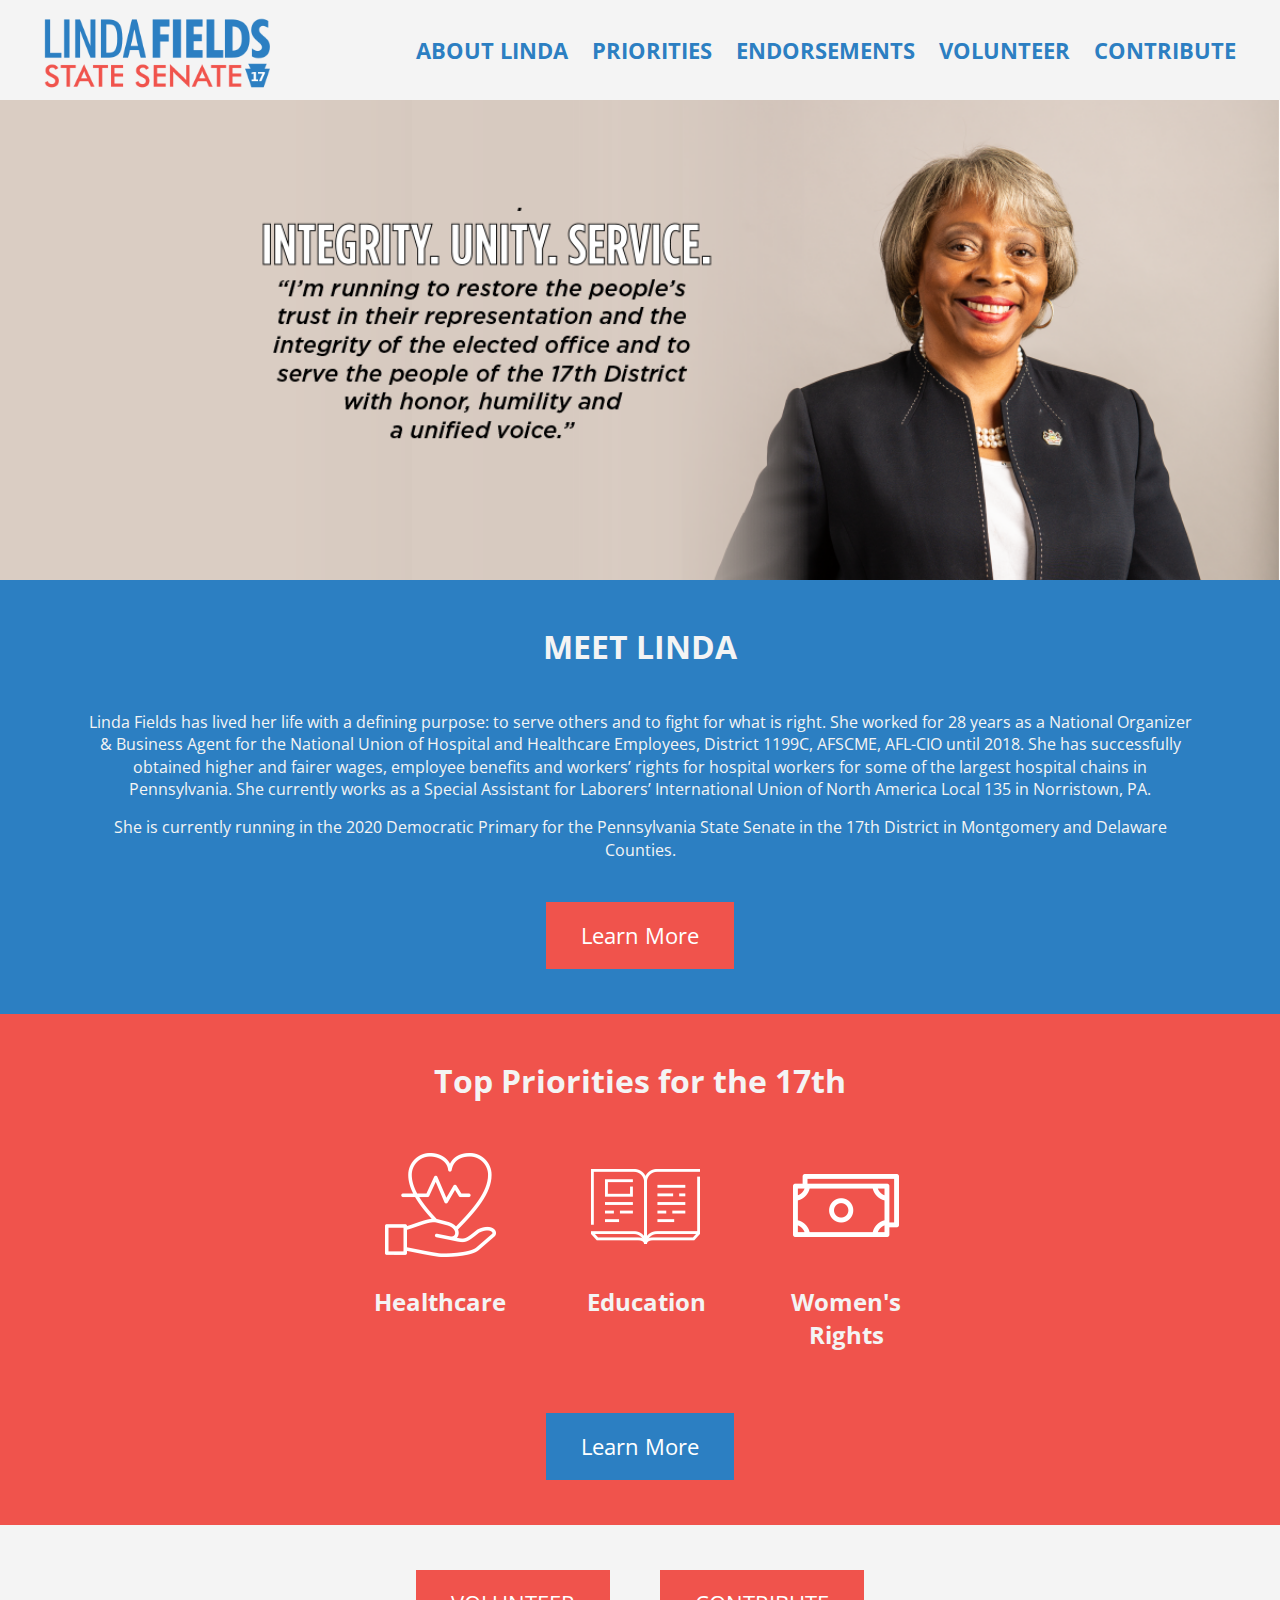
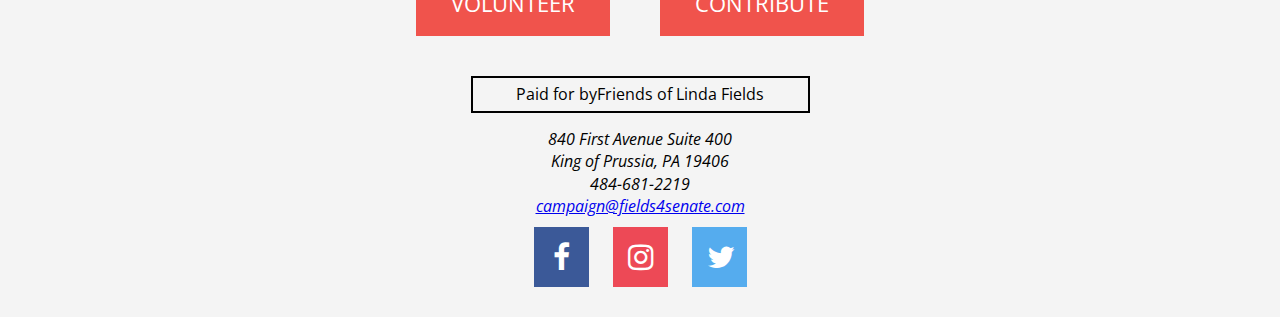
==== index.html @ bccfc068 "Add files via upload" ====
<!doctype html>
<html class="no-js" lang="">

<head>
  <meta charset="utf-8">
  <meta http-equiv="x-ua-compatible" content="ie=edge">
  <title>Linda Fields for PA Senate</title>
  <meta name="description" content="Linda Fields is running to restore the people’s trust in their representation and the integrity of the elected office and to serve the people of Pennsylvania's 17th State Senatorial District with honor, humility and a unified voice.">
  <meta name="viewport" content="width=device-width, initial-scale=1">

  <link rel="apple-touch-icon" sizes="180x180" href="/apple-touch-icon.png">
  <link rel="icon" type="image/png" sizes="32x32" href="/favicon-32x32.png">
  <link rel="icon" type="image/png" sizes="16x16" href="/favicon-16x16.png">

  <!-- Place favicon.ico in the root directory -->

  <link rel="stylesheet" href="css/normalize.css">
  <link rel="stylesheet" href="css/main.css">
  <link rel="stylesheet" href="https://cdnjs.cloudflare.com/ajax/libs/font-awesome/4.7.0/css/font-awesome.min.css">
  <link href="https://fonts.googleapis.com/css?family=Open+Sans&display=swap" rel="stylesheet">
  <script src="js/vendor/modernizr-2.8.3.min.js"></script>

</head>

<body>
  <!--[if lt IE 8]>
            <p class="browserupgrade">You are using an <strong>outdated</strong> browser. Please <a href="http://browsehappy.com/">upgrade your browser</a> to improve your experience.</p>
        <![endif]-->

  <!-- Site content starts here -->
  <header>
    <!-- Navbar -->
    <nav class="navbar" id="myNavbar">
      <img src="/img/LindaFields_Logo_Small.png" alt="Small Fields for Senate logo" />

      <a href="https://secure.actblue.com/donate/fields2020?refcode=website&amount=25&recurring=1">CONTRIBUTE</a>
      <a href="https://docs.google.com/forms/d/e/1FAIpQLSe3X5QOPRmqsu3POpM4IFxi8mHtMjrvzjMDTbc3qEkz_Xe8Bg/viewform?usp=sf_link">VOLUNTEER</a>
      <a href="/endorsements.html">ENDORSEMENTS</a>
      <a href="/priorities.html">PRIORITIES</a>
      <a href="/about.html">ABOUT LINDA</a>
      <a href="javascript:void(0);" class="icon" onclick="myFunction()">
      <i class="fa fa-bars"> </i> </a>
    </nav>

    <img class="bannerpic" src="/img/FieldsForSenate_1200_v3.png" alt="Fields for senate banner. Integrity. Unity. Service.">

  </header>

  <main>

    <section class="intromeet" itemscope itemtype="http://schema.org/Person">
      <h1>MEET LINDA</h1>
      <p><span itemprop="name">Linda Fields</span> has lived her life with a defining purpose: to serve others and to fight for what is right. She worked for 28 years as a National Organizer &amp; Business Agent for the National Union of Hospital and Healthcare
        Employees, District 1199C, AFSCME, AFL-CIO until 2018. She has successfully obtained higher and fairer wages, employee benefits and workers’ rights for hospital workers for some of the largest hospital chains in Pennsylvania. She currently works
        as a Special Assistant for Laborers’ International Union of North America Local 135 in Norristown, PA.</p>
      <p>She is currently running in the 2020 Democratic Primary for the Pennsylvania State Senate in the 17th District in Montgomery and Delaware Counties.
      </p>
      <a href="/about.html">
      <button class="button">Learn More</button>
    </a>
    </section>
    <section class="intropri">
      <h1>Top Priorities for the 17th</h1>

      <div class="flex-container">
        <figure>
          <img src="/img/Fields_120_Healthcare.png" alt="Healthcare Icon">
          <figcaption>
            <h2>Healthcare</h2>
          </figcaption>
        </figure>
        <figure>
          <img src="/img/Fields_120_edu.png" alt="Education Icon">
          <figcaption>
            <h2>Education</h2>
          </figcaption>
        </figure>
        <figure>
          <img src="img/Fields_120_women.png" alt="Women's Rights Icon">
          <figcaption>
            <h2>Women's<br>Rights</h2>
          </figcaption>
        </figure>
      </div>
      <a href="/priorities.html">
      <button class="button2">Learn More</button>
    </a>

    </section>

  </main>

  <footer>
    <div class="flex-container">
      <section id="volunteer">
        <a href="https://docs.google.com/forms/d/e/1FAIpQLSe3X5QOPRmqsu3POpM4IFxi8mHtMjrvzjMDTbc3qEkz_Xe8Bg/viewform?usp=sf_link">
      <button class="button">VOLUNTEER</button>
        </a>
      </section>

      <section id="contribute">
        <a href="https://secure.actblue.com/donate/fields2020?refcode=website&amount=25&recurring=1">

      <button class="button">CONTRIBUTE</button>
      </a>
      </section>
    </div>

    <div itemscope itemtype="http://schema.org/Organization">
      <p class="pfb">Paid for by<span itemprop="name">Friends of Linda Fields</span></p>
      <address itemprop="address" itemscope itemtype="http://schema.org/PostalAddress"><span itemprop="streetAddress">
      840 First Avenue Suite 400<br></span>
      <span itemprop="addressLocality">King of Prussia</span>, <span itemprop="addressRegion">PA</span> <span itemprop="postalCode">19406</span><br>
      <span itemprop="telephone">484-681-2219</span><br>
      <a href="mailto:campaign@fields4senate.com" target="_top">
        <span itemprop="email">campaign@fields4senate.com</span></a></address>
      <a href="http://www.facebook.com/fields4senate" class="fa fa-facebook" target="_blank"></a>
      <a href="http://www.instagram.com/fields4senate" class="fa fa-instagram" target="_blank"></a>
      <a href="http://www.twitter.com/fields4senate" class="fa fa-twitter" target="_blank"></a>
    </div>
  </footer>

  <script src="https://code.jquery.com/jquery-1.12.0.min.js"></script>
  <script>
    window.jQuery || document.write('<script src="js/vendor/jquery-1.12.0.min.js"><\/script>')
  </script>
  <script src="js/plugins.js"></script>
  <script src="js/main.js"></script>

  <!-- JS for navbar collapse -->
  <script>
    function myFunction() {
      var x = document.getElementById("myNavbar");
      if (x.className === "navbar") {
        x.className += " responsive";
      } else {
        x.className = "navbar";
      }
    }
  </script>

  <!-- Google Analytics: change UA-XXXXX-X to be your site's ID. -->
  <script>
    (function(b, o, i, l, e, r) {
      b.GoogleAnalyticsObject = l;
      b[l] || (b[l] =
        function() {
          (b[l].q = b[l].q || []).push(arguments)
        });
      b[l].l = +new Date;
      e = o.createElement(i);
      r = o.getElementsByTagName(i)[0];
      e.src = 'https://www.google-analytics.com/analytics.js';
      r.parentNode.insertBefore(e, r)
    }(window, document, 'script', 'ga'));
    ga('create', 'UA-144253453-1', 'auto');
    ga('send', 'pageview');
  </script>
</body>

</html>
---- css/main.css ----
/*! HTML5 Boilerplate v5.3.0 | MIT License | https://html5boilerplate.com/ */

/*
 * What follows is the result of much research on cross-browser styling.
 * Credit left inline and big thanks to Nicolas Gallagher, Jonathan Neal,
 * Kroc Camen, and the H5BP dev community and team.
 */

/* ==========================================================================
   Base styles: opinionated defaults
   ========================================================================== */

html {
  color: #222;
  font-size: 1em;
  line-height: 1.4;
}

/*
 * Remove text-shadow in selection highlight:
 * https://twitter.com/miketaylr/status/12228805301
 *
 * These selection rule sets have to be separate.
 * Customize the background color to match your design.
 */

::-moz-selection {
  background: #b3d4fc;
  text-shadow: none;
}

::selection {
  background: #b3d4fc;
  text-shadow: none;
}

/*
 * A better looking default horizontal rule
 */

hr {
  display: block;
  height: 1px;
  border: 0;
  border-top: 1px solid #ccc;
  margin: 1em 0;
  padding: 0;
}

/*
 * Remove the gap between audio, canvas, iframes,
 * images, videos and the bottom of their containers:
 * https://github.com/h5bp/html5-boilerplate/issues/440
 */

audio,
canvas,
iframe,
img,
svg,
video {
  vertical-align: middle;
}

/*
 * Remove default fieldset styles.
 */

fieldset {
  border: 0;
  margin: 0;
  padding: 0;
}

/*
 * Allow only vertical resizing of textareas.
 */

textarea {
  resize: vertical;
}

/* ==========================================================================
   Browser Upgrade Prompt
   ========================================================================== */

.browserupgrade {
  margin: 0.2em 0;
  background: #ccc;
  color: #000;
  padding: 0.2em 0;
}

/* ==========================================================================
   Author's custom styles
@logoblue: #2c7fc2;
@logored: #f0534c;   #f4f4f4  #f0534c
========================================================================== */

body {
  background-color: #f4f4f4;
  box-sizing: border-box;
  padding: 0;
  margin: 0;
  font-family: "Open Sans", sans-serif;
}

.maincontent {
  width: 90%;
  margin-left: auto;
  margin-right: auto;
}

.intromeet {
  background-color: #2c7fc2;
  color: #f4f4f4;
  margin: 0;
  text-align: center;
  padding: 20px;
}
.intromeet h1 {
  background-color: #2c7fc2;
  margin: 0;
  padding-top: 25px;
  padding-bottom: 25px;
}

.intromeet p {
  width: 90%;
  margin-left: auto;
  margin-right: auto;
}

.intropri {
  background-color: #f0534c;
  color: #f4f4f4;
  margin: 0;
  text-align: center;
  padding: 20px;
}
.intropri h1 {
  background-color: #f0534c;
  margin: 0;
  padding-top: 25px;
  padding-bottom: 25px;
}

/* NAVBAR STYLE */
.navbar {
  list-style-type: none;
  line-height: 100px;
  height: 100px;
  width: 95%;
  margin-left: auto;
  margin-right: auto;
  overflow: hidden;
  background-color: #f4f4f4;
}
.navbar img {
  background-color: #f4f4f4;
  display: inline;
  height: 100%;
}
.navbar a {
  font-size: 22px;
  font-weight: bold;
  display: block;
  color: #2c7fc2;
  float: right;
  text-align: center;
  padding: 0px 12px;
  text-decoration: none;
}

.navbar a:hover:not(.active) {
  background-color: #f0534c;
}

.navbar .right {
  float: right;
}

/* Navbar Collapse  */
.navbar .icon {
  display: none;
}

@media screen and (max-width: 1200px) {
  .navbar a:not(:first-child) {
    display: none;
  }
  .navbar a.icon {
    float: right;
    display: block;
    line-height: 100px;
  }
}
@media screen and (max-width: 1200px) {
  .navbar.responsive {
    position: relative;
    height: auto;
  }
  .navbar.responsive .icon {
    position: absolute;
    right: 0;
    top: 0;
  }
  .navbar.responsive a {
    float: none;
    display: block;
    text-align: center;
  }
}
/* end of NAVBAR style */

.bannerpic {
  display: block;
  margin-left: auto;
  margin-right: auto;
  margin-bottom: 0px;
  width: 100%;
  height: auto;
}

.centerimg {
  max-width: 80%;
  height: auto;
  display: block;
  margin-left: auto;
  margin-right: auto;
}

.imgright {
  float: right;
  clear: left;
  width: 25%;
  height: auto;
  margin: 15px;
}

.flex-container {
  display: flex;
  flex-flow: row wrap;
  justify-content: center;
}
figcaption {
  text-align: center;
}

.button {
  background-color: #f0534c;
  border: 3px solid #f0534c;
  color: white;
  padding: 15px 32px;
  text-align: center;
  text-decoration: none;
  display: inline-block;
  font-size: 22px;
  margin: 25px 25px;
  cursor: pointer;
}
.button2 {
  background-color: #2c7fc2;
  border: 3px solid #2c7fc2;
  color: white;
  padding: 15px 32px;
  text-align: center;
  text-decoration: none;
  display: inline-block;
  font-size: 22px;
  margin: 25px 25px;
  cursor: pointer;
}
.button:hover,
.button2:hover {
  opacity: 0.7;
  /*box-shadow: 0 12px 16px 0 rgba(0, 0, 0, 0.24),
    0 17px 50px 0 rgba(0, 0, 0, 0.19);*/
}

.pfb {
  max-width: 325px;
  margin: 15px auto;
  padding: 5px;
  border: 2px solid black; /*#2c7fc2*/
}

footer {
  background-color: #f4f4f4;
  color: black;
  margin: 0 20px 20px 20px;
  padding-top: 20px;
  text-align: center;
}

/* Style social font awesome icons */
footer .fa {
  padding: 15px;
  margin: 10px;
  font-size: 30px;
  width: 25px;
  text-align: center;
  text-decoration: none;
}

/* Add a hover effect if you want */
.fa:hover {
  opacity: 0.7;
}

/* Set a specific color for each brand */

/* Facebook */
.fa-facebook {
  background: #3b5998;
  color: white;
}
/* Instagram */
.fa-instagram {
  background: #ed4956;
  color: white;
}
/* Twitter */
.fa-twitter {
  background: #55acee;
  color: white;
}
/*
#priorities{
   background-image: url("/img/SD17_MAP_color.png");
  background-repeat: no-repeat;
  background-position: center top;
  background-attachment: local; 
  background-blend-mode: lighten;
} */

/* ==========================================================================
   Helper classes
   ========================================================================== */

/*
 * Hide visually and from screen readers
 */

.hidden {
  display: none !important;
}

/*
 * Hide only visually, but have it available for screen readers:
 * http://snook.ca/archives/html_and_css/hiding-content-for-accessibility
 */

.visuallyhidden {
  border: 0;
  clip: rect(0 0 0 0);
  height: 1px;
  margin: -1px;
  overflow: hidden;
  padding: 0;
  position: absolute;
  width: 1px;
}

/*
 * Extends the .visuallyhidden class to allow the element
 * to be focusable when navigated to via the keyboard:
 * https://www.drupal.org/node/897638
 */

.visuallyhidden.focusable:active,
.visuallyhidden.focusable:focus {
  clip: auto;
  height: auto;
  margin: 0;
  overflow: visible;
  position: static;
  width: auto;
}

/*
 * Hide visually and from screen readers, but maintain layout
 */

.invisible {
  visibility: hidden;
}

/*
 * Clearfix: contain floats
 *
 * For modern browsers
 * 1. The space content is one way to avoid an Opera bug when the
 *    `contenteditable` attribute is included anywhere else in the document.
 *    Otherwise it causes space to appear at the top and bottom of elements
 *    that receive the `clearfix` class.
 * 2. The use of `table` rather than `block` is only necessary if using
 *    `:before` to contain the top-margins of child elements.
 */

.clearfix:before,
.clearfix:after {
  content: " "; /* 1 */
  display: table; /* 2 */
}

.clearfix:after {
  clear: both;
}

/* ==========================================================================
   EXAMPLE Media Queries for Responsive Design.
   These examples override the primary ('mobile first') styles.
   Modify as content requires.
   ========================================================================== */

@media only screen and (min-width: 35em) {
  /* Style adjustments for viewports that meet the condition */
}

@media print,
  (-webkit-min-device-pixel-ratio: 1.25),
  (min-resolution: 1.25dppx),
  (min-resolution: 120dpi) {
  /* Style adjustments for high resolution devices */
}

/* ==========================================================================
   Print styles.
   Inlined to avoid the additional HTTP request:
   http://www.phpied.com/delay-loading-your-print-css/
   ========================================================================== */

@media print {
  *,
  *:before,
  *:after,
  *:first-letter,
  *:first-line {
    background: transparent !important;
    color: #000 !important; /* Black prints faster:
                                   http://www.sanbeiji.com/archives/953 */
    box-shadow: none !important;
    text-shadow: none !important;
  }

  a,
  a:visited {
    text-decoration: underline;
  }

  a[href]:after {
    content: " (" attr(href) ")";
  }

  abbr[title]:after {
    content: " (" attr(title) ")";
  }

  /*
     * Don't show links that are fragment identifiers,
     * or use the `javascript:` pseudo protocol
     */

  a[href^="#"]:after,
  a[href^="javascript:"]:after {
    content: "";
  }

  pre,
  blockquote {
    border: 1px solid #999;
    page-break-inside: avoid;
  }

  /*
     * Printing Tables:
     * http://css-discuss.incutio.com/wiki/Printing_Tables
     */

  thead {
    display: table-header-group;
  }

  tr,
  img {
    page-break-inside: avoid;
  }

  img {
    max-width: 100% !important;
  }

  p,
  h2,
  h3 {
    orphans: 3;
    widows: 3;
  }

  h2,
  h3 {
    page-break-after: avoid;
  }
}
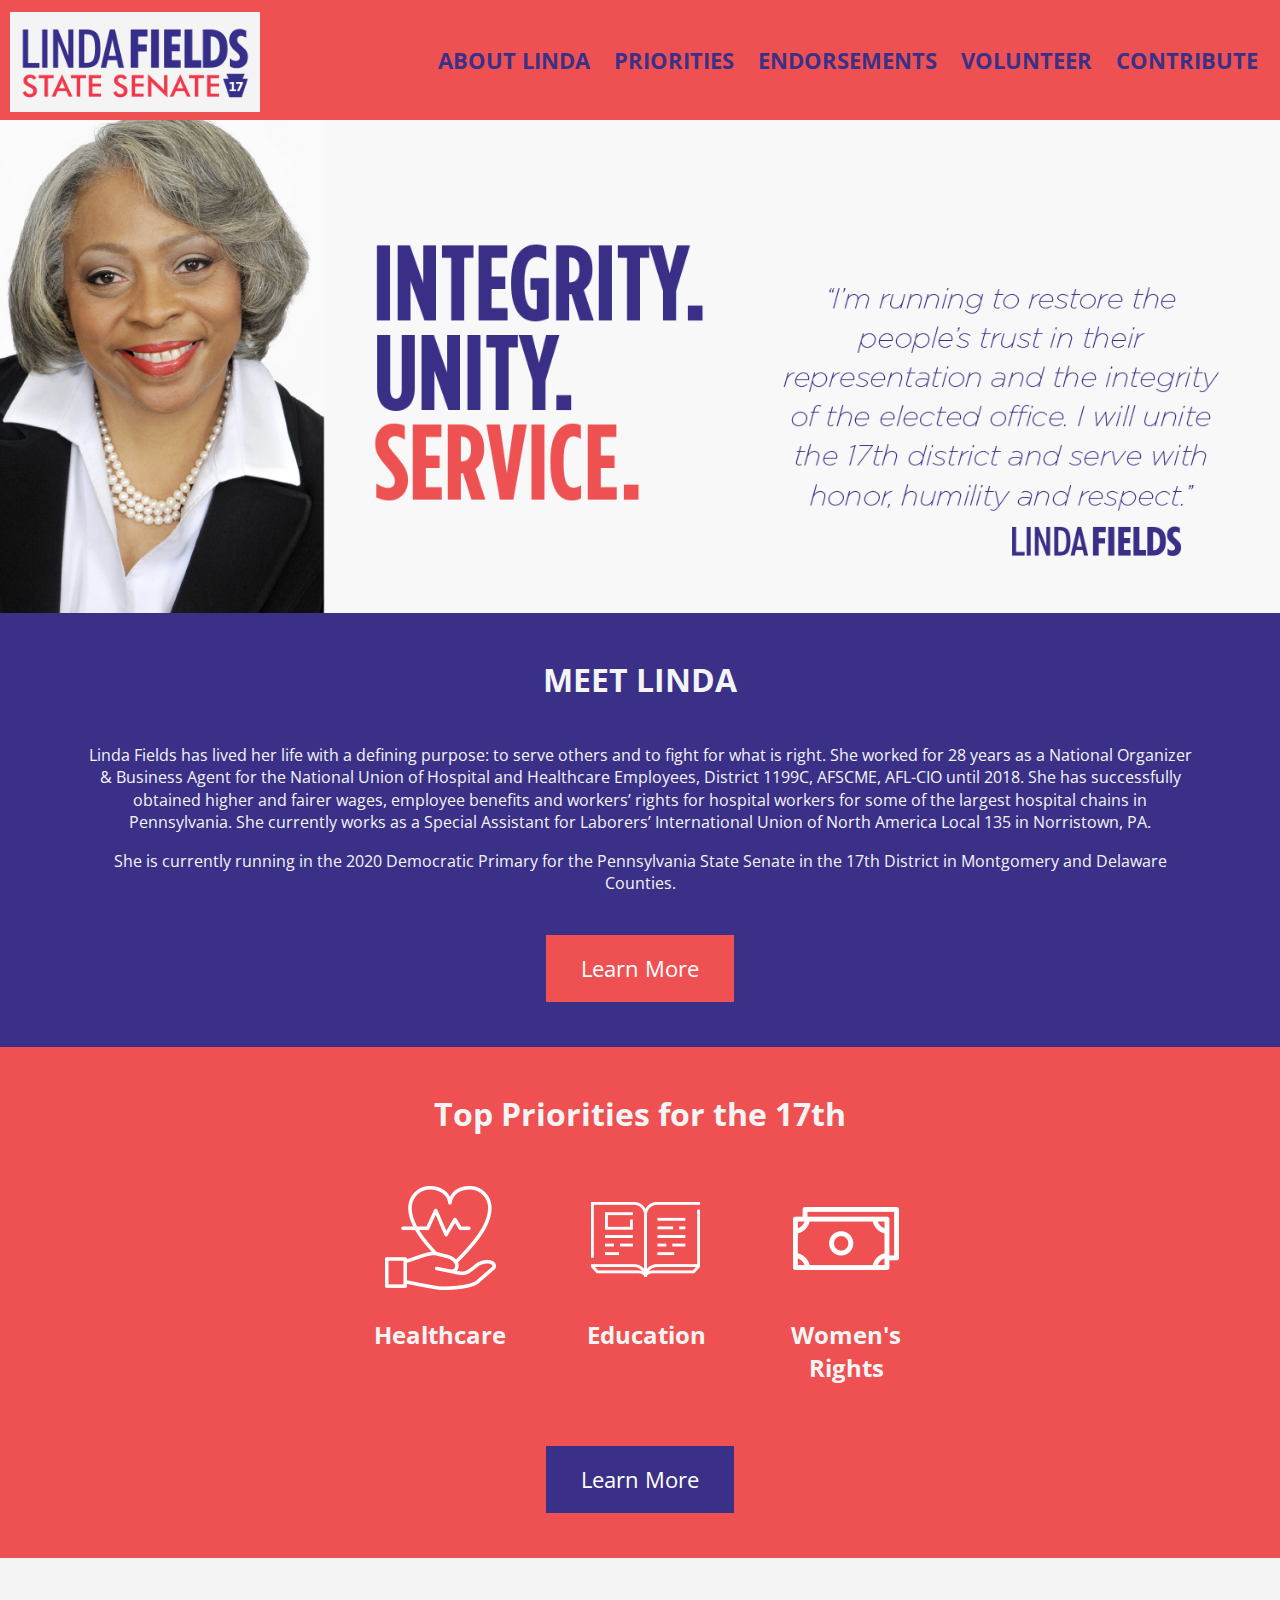
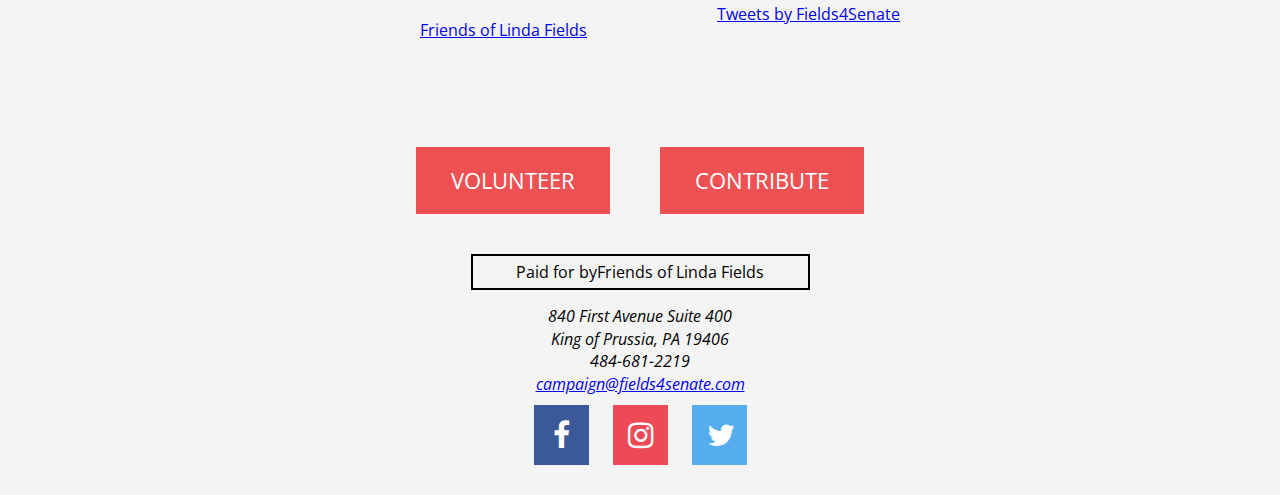
==== commit af73688a: "Integrating changes from the campaign" ====
--- a/index.html
+++ b/index.html
@@ -23,6 +23,10 @@
 </head>
 
 <body>
+  <!-- Setting up embedded FB content -->
+  <div id="fb-root"></div>
+  <script async defer crossorigin="anonymous" src="https://connect.facebook.net/en_US/sdk.js#xfbml=1&version=v4.0"></script>
+
   <!--[if lt IE 8]>
             <p class="browserupgrade">You are using an <strong>outdated</strong> browser. Please <a href="http://browsehappy.com/">upgrade your browser</a> to improve your experience.</p>
         <![endif]-->
@@ -31,8 +35,7 @@
   <header>
     <!-- Navbar -->
     <nav class="navbar" id="myNavbar">
-      <img src="/img/LindaFields_Logo_Small.png" alt="Small Fields for Senate logo" />
-
+      <img src="/img/LindaFieldsLogo2020_300px.png" alt="Small Fields for Senate logo" />
       <a href="https://secure.actblue.com/donate/fields2020?refcode=website&amount=25&recurring=1">CONTRIBUTE</a>
       <a href="https://docs.google.com/forms/d/e/1FAIpQLSe3X5QOPRmqsu3POpM4IFxi8mHtMjrvzjMDTbc3qEkz_Xe8Bg/viewform?usp=sf_link">VOLUNTEER</a>
       <a href="/endorsements.html">ENDORSEMENTS</a>
@@ -42,7 +45,7 @@
       <i class="fa fa-bars"> </i> </a>
     </nav>
 
-    <img class="bannerpic" src="/img/FieldsForSenate_1200_v3.png" alt="Fields for senate banner. Integrity. Unity. Service.">
+    <img class="bannerpic" src="/img/Fieldsanner_v4.png" alt="Fields for senate banner. Integrity. Unity. Service.">
 
   </header>
 
@@ -58,8 +61,8 @@
       <a href="/about.html">
       <button class="button">Learn More</button>
     </a>
-    </section>
-    <section class="intropri">
+</section>
+ <section class="intropri"> 
       <h1>Top Priorities for the 17th</h1>
 
       <div class="flex-container">
@@ -86,7 +89,21 @@
       <button class="button2">Learn More</button>
     </a>
 
-    </section>
+    </section>   
+    <!-- ADDING SOCIAL -->
+    <div class="flex-container">
+      <br>
+      <br>
+      <!--FB-->
+      <section class="socialcontainer">
+<div class="fb-page" data-href="https://www.facebook.com/Fields4Senate/" data-tabs="timeline, events" data-width="325" data-height="600" data-small-header="true" data-adapt-container-width="false" data-hide-cover="false" data-show-facepile="false"><blockquote cite="https://www.facebook.com/Fields4Senate/" class="fb-xfbml-parse-ignore"><a href="https://www.facebook.com/Fields4Senate/">Friends of Linda Fields</a></blockquote></div>
+      </section>
+      <section class="socialcontainer">
+      <!--Twitter-->
+      <a class="twitter-timeline" data-width="325" data-height="600" data-theme="light" href="https://twitter.com/Fields4Senate?ref_src=twsrc%5Etfw">Tweets by Fields4Senate</a>
+      <script async src="https://platform.twitter.com/widgets.js" charset="utf-8"></script>
+      </section>
+      </div>
 
   </main>
 
@@ -115,7 +132,7 @@
       <a href="mailto:campaign@fields4senate.com" target="_top">
         <span itemprop="email">campaign@fields4senate.com</span></a></address>
       <a href="http://www.facebook.com/fields4senate" class="fa fa-facebook" target="_blank"></a>
-      <a href="http://www.instagram.com/fields4senate" class="fa fa-instagram" target="_blank"></a>
+      <a href="http://www.instagram.com/fields4pasenate" class="fa fa-instagram" target="_blank"></a>
       <a href="http://www.twitter.com/fields4senate" class="fa fa-twitter" target="_blank"></a>
     </div>
   </footer>
--- a/css/main.css
+++ b/css/main.css
@@ -93,8 +93,8 @@
 
 /* ==========================================================================
    Author's custom styles
-@logoblue: #2c7fc2;
-@logored: #f0534c;   #f4f4f4  #f0534c
+@logoblue:#3a3088
+@logored: #ef5152   #f4f4f4  #f0534c
 ========================================================================== */
 
 body {
@@ -112,14 +112,14 @@
 }
 
 .intromeet {
-  background-color: #2c7fc2;
+  background-color: #3a3088;
   color: #f4f4f4;
   margin: 0;
   text-align: center;
   padding: 20px;
 }
 .intromeet h1 {
-  background-color: #2c7fc2;
+  background-color: #3a3088;
   margin: 0;
   padding-top: 25px;
   padding-bottom: 25px;
@@ -132,14 +132,14 @@
 }
 
 .intropri {
-  background-color: #f0534c;
+  background-color: #ef5152;
   color: #f4f4f4;
   margin: 0;
   text-align: center;
   padding: 20px;
 }
 .intropri h1 {
-  background-color: #f0534c;
+  background-color: #ef5152;
   margin: 0;
   padding-top: 25px;
   padding-bottom: 25px;
@@ -150,11 +150,12 @@
   list-style-type: none;
   line-height: 100px;
   height: 100px;
-  width: 95%;
+  /*  width: 95%; 
   margin-left: auto;
-  margin-right: auto;
+  margin-right: auto;  */
+  padding: 10px;
   overflow: hidden;
-  background-color: #f4f4f4;
+  background-color: #ef5152;
 }
 .navbar img {
   background-color: #f4f4f4;
@@ -165,7 +166,7 @@
   font-size: 22px;
   font-weight: bold;
   display: block;
-  color: #2c7fc2;
+  color: #3a3088;
   float: right;
   text-align: center;
   padding: 0px 12px;
@@ -173,7 +174,7 @@
 }
 
 .navbar a:hover:not(.active) {
-  background-color: #f0534c;
+  background-color: #f4f4f4;
 }
 
 .navbar .right {
@@ -243,13 +244,17 @@
   flex-flow: row wrap;
   justify-content: center;
 }
+.socialcontainer {
+  margin: 30px;
+  padding: 15px;
+}
 figcaption {
   text-align: center;
 }
 
 .button {
-  background-color: #f0534c;
-  border: 3px solid #f0534c;
+  background-color: #ef5152;
+  border: 3px solid #ef5152;
   color: white;
   padding: 15px 32px;
   text-align: center;
@@ -260,8 +265,8 @@
   cursor: pointer;
 }
 .button2 {
-  background-color: #2c7fc2;
-  border: 3px solid #2c7fc2;
+  background-color: #3a3088;
+  border: 3px solid #3a3088;
   color: white;
   padding: 15px 32px;
   text-align: center;
@@ -282,7 +287,7 @@
   max-width: 325px;
   margin: 15px auto;
   padding: 5px;
-  border: 2px solid black; /*#2c7fc2*/
+  border: 2px solid black;
 }
 
 footer {
